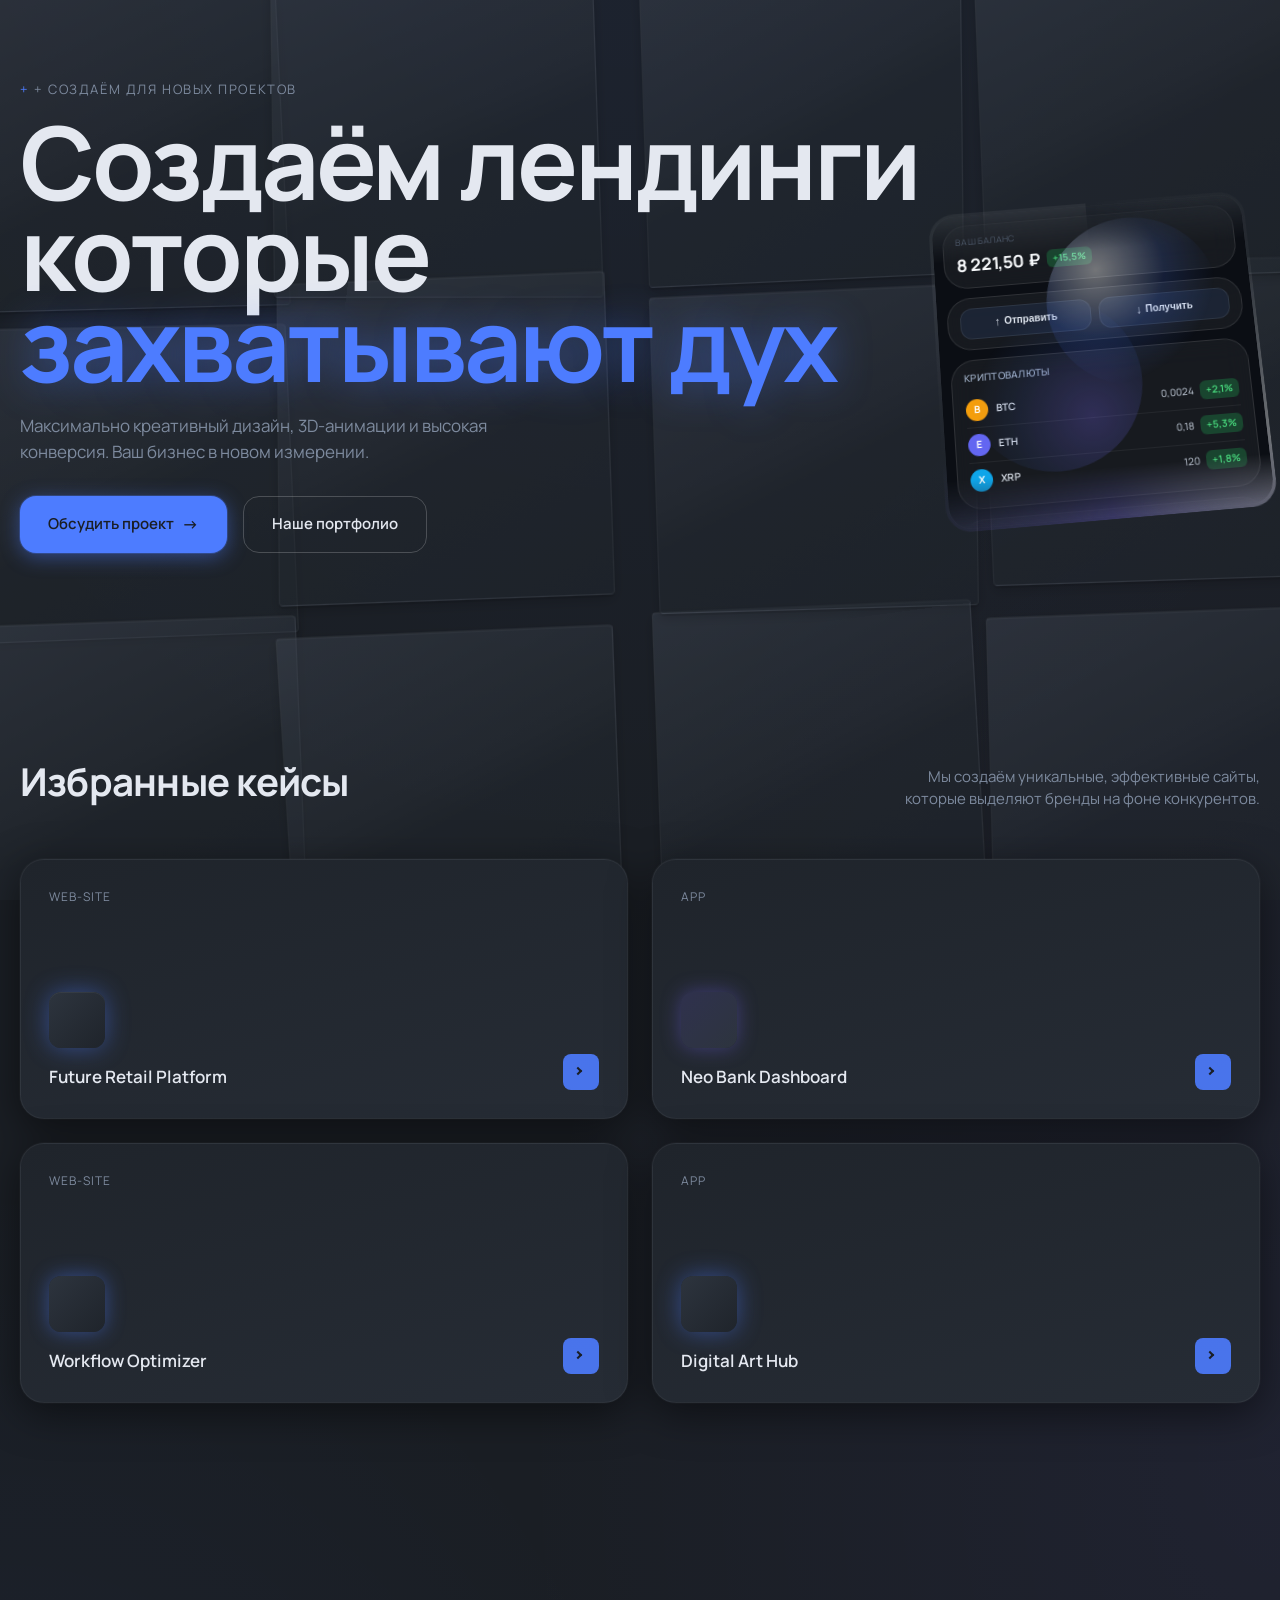
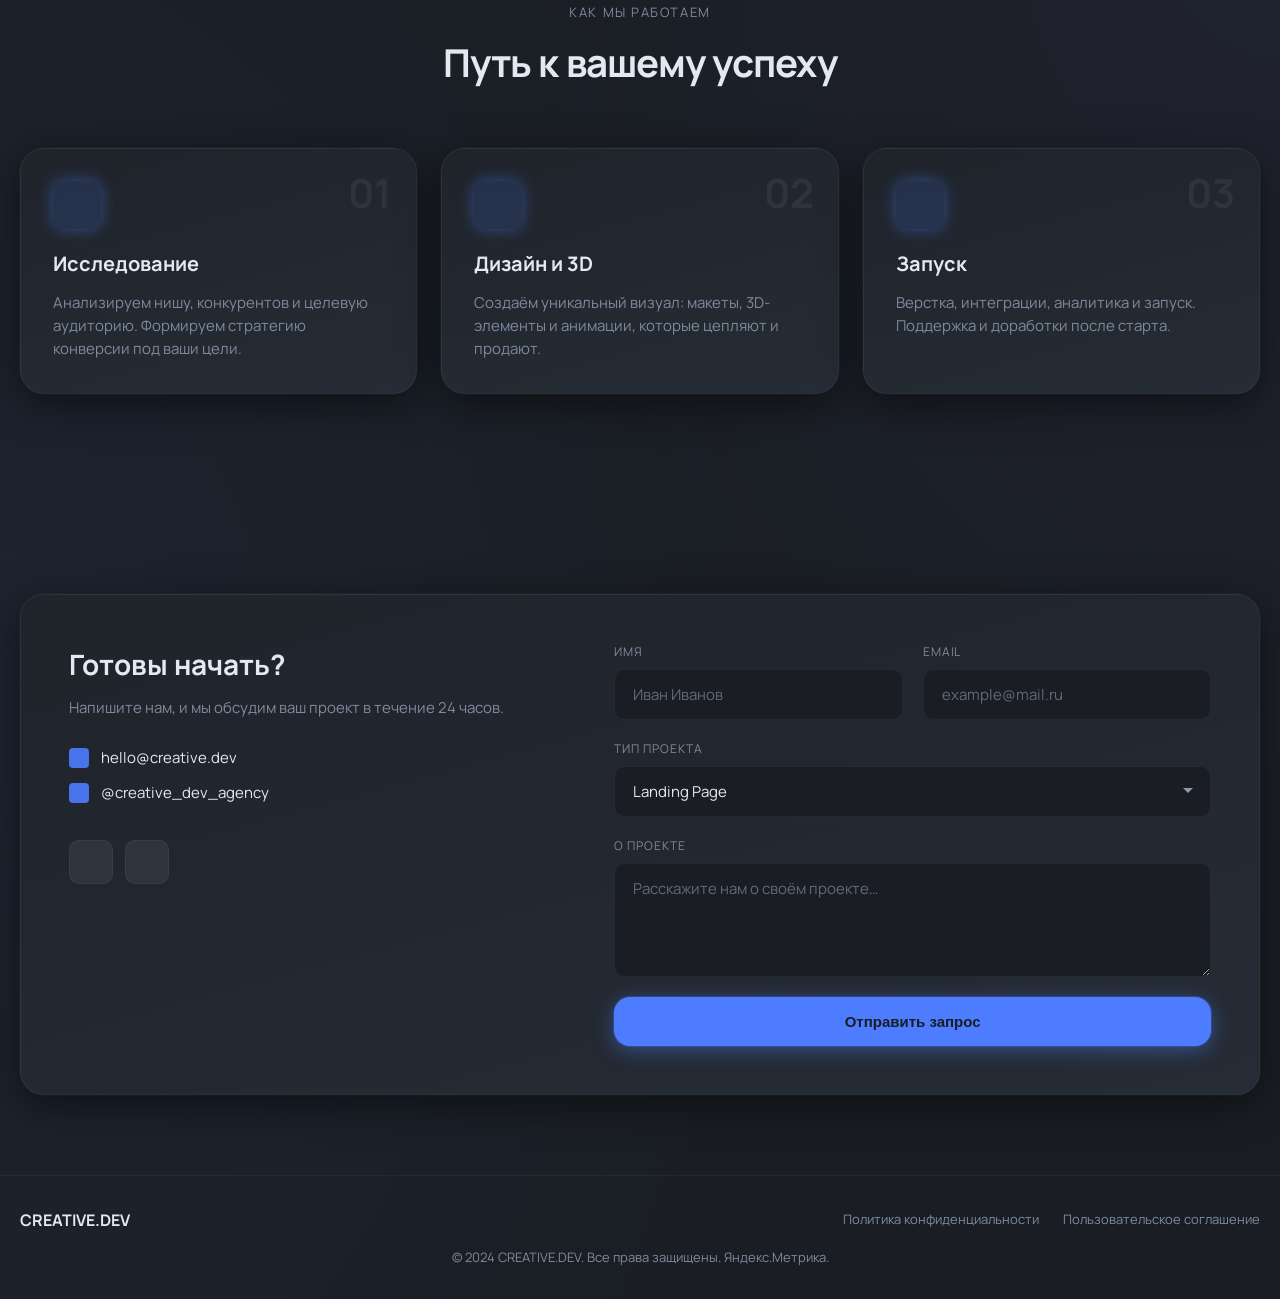
==== index.html @ fd70fe4c "Initial commit: лендинг CREATIVE.DEV с 3D-макетом и крипто-дашбордом Made-with: Cursor" ====
<!DOCTYPE html>
<html lang="ru">
<head>
  <meta charset="UTF-8">
  <meta name="viewport" content="width=device-width, initial-scale=1.0">
  <title>CREATIVE.DEV — Лендинги с 3D и высокой конверсией</title>
  <meta name="description" content="Создаём продающие лендинги с 3D-анимациями. Максимально креативный дизайн и высокая конверсия.">
  <link rel="preconnect" href="https://fonts.googleapis.com">
  <link rel="preconnect" href="https://fonts.gstatic.com" crossorigin>
  <link href="https://fonts.googleapis.com/css2?family=Manrope:wght@400;600;700&display=swap" rel="stylesheet">
  <link rel="stylesheet" href="styles.css">
</head>
<body>
  <div class="bg-3d" aria-hidden="true">
    <div class="bg-3d__scene">
      <div class="bg-3d__tile"></div>
      <div class="bg-3d__tile"></div>
      <div class="bg-3d__tile"></div>
      <div class="bg-3d__tile"></div>
      <div class="bg-3d__tile"></div>
      <div class="bg-3d__tile"></div>
      <div class="bg-3d__tile"></div>
      <div class="bg-3d__tile"></div>
      <div class="bg-3d__tile"></div>
      <div class="bg-3d__tile"></div>
      <div class="bg-3d__tile"></div>
      <div class="bg-3d__tile"></div>
      <div class="bg-3d__tile"></div>
      <div class="bg-3d__tile"></div>
      <div class="bg-3d__tile"></div>
      <div class="bg-3d__tile"></div>
      <div class="bg-3d__tile"></div>
      <div class="bg-3d__tile"></div>
      <div class="bg-3d__tile"></div>
      <div class="bg-3d__tile"></div>
      <div class="bg-3d__tile"></div>
      <div class="bg-3d__tile"></div>
      <div class="bg-3d__tile"></div>
      <div class="bg-3d__tile"></div>
      <div class="bg-3d__tile"></div>
      <div class="bg-3d__tile"></div>
      <div class="bg-3d__tile"></div>
      <div class="bg-3d__tile"></div>
      <div class="bg-3d__tile"></div>
      <div class="bg-3d__tile"></div>
    </div>
  </div>
  <div class="page">
    <main>
      <section class="hero">
        <div class="container hero__inner">
          <div class="hero__content">
            <p class="hero__label">+ Создаём для новых проектов</p>
            <h1 class="hero__title">
              <span class="hero__title-line">Создаём лендинги</span>
              <span class="hero__title-line">которые</span>
              <span class="hero__title-line hero__title-accent">захватывают дух</span>
            </h1>
            <p class="hero__text">
              Максимально креативный дизайн, 3D-анимации и высокая конверсия. Ваш бизнес в новом измерении.
            </p>
            <div class="hero__cta">
              <a href="#contacts" class="btn btn_primary">Обсудить проект <span class="btn__arrow">→</span></a>
              <a href="#works" class="btn btn_secondary">Наше портфолио</a>
            </div>
          </div>
          <div class="hero__visual" aria-hidden="true">
            <div class="hero-mockup-scene">
              <div class="hero-mockup-frame">
                <div class="hero-mockup">
                  <div class="hero-mockup__scroll">
                    <div class="hero-mockup__track">
                      <div class="hero-mockup__content">
                        <div class="dash-card dash-balance">
                          <span class="dash-label">Ваш баланс</span>
                          <div class="dash-balance__row">
                            <span class="dash-balance__sum">8 221,50 ₽</span>
                            <span class="dash-badge dash-badge_green">+15,5%</span>
                          </div>
                        </div>
                        <div class="dash-card dash-actions">
                          <button type="button" class="dash-action-btn"><span class="dash-action-btn__icon" aria-hidden="true">↑</span> Отправить</button>
                          <button type="button" class="dash-action-btn"><span class="dash-action-btn__icon" aria-hidden="true">↓</span> Получить</button>
                        </div>
                        <div class="dash-card dash-assets">
                          <h3 class="dash-assets__title">Криптовалюты</h3>
                          <ul class="dash-assets__list">
                            <li class="dash-asset"><span class="dash-asset__icon dash-asset__icon_btc">B</span><span class="dash-asset__name">BTC</span><span class="dash-asset__right"><span class="dash-asset__val">0,0024</span><span class="dash-badge dash-badge_green">+2,1%</span></span></li>
                            <li class="dash-asset"><span class="dash-asset__icon dash-asset__icon_eth">E</span><span class="dash-asset__name">ETH</span><span class="dash-asset__right"><span class="dash-asset__val">0,18</span><span class="dash-badge dash-badge_green">+5,3%</span></span></li>
                            <li class="dash-asset"><span class="dash-asset__icon dash-asset__icon_xrp">X</span><span class="dash-asset__name">XRP</span><span class="dash-asset__right"><span class="dash-asset__val">120</span><span class="dash-badge dash-badge_green">+1,8%</span></span></li>
                          </ul>
                        </div>
                        <div class="dash-card dash-chart">
                          <span class="dash-label">Статистика</span>
                          <div class="dash-chart__area"></div>
                        </div>
                      </div>
                      <div class="hero-mockup__content" aria-hidden="true">
                        <div class="dash-card dash-balance">
                          <span class="dash-label">Ваш баланс</span>
                          <div class="dash-balance__row">
                            <span class="dash-balance__sum">8 221,50 ₽</span>
                            <span class="dash-badge dash-badge_green">+15,5%</span>
                          </div>
                        </div>
                        <div class="dash-card dash-actions">
                          <button type="button" class="dash-action-btn"><span class="dash-action-btn__icon" aria-hidden="true">↑</span> Отправить</button>
                          <button type="button" class="dash-action-btn"><span class="dash-action-btn__icon" aria-hidden="true">↓</span> Получить</button>
                        </div>
                        <div class="dash-card dash-assets">
                          <h3 class="dash-assets__title">Криптовалюты</h3>
                          <ul class="dash-assets__list">
                            <li class="dash-asset"><span class="dash-asset__icon dash-asset__icon_btc">B</span><span class="dash-asset__name">BTC</span><span class="dash-asset__right"><span class="dash-asset__val">0,0024</span><span class="dash-badge dash-badge_green">+2,1%</span></span></li>
                            <li class="dash-asset"><span class="dash-asset__icon dash-asset__icon_eth">E</span><span class="dash-asset__name">ETH</span><span class="dash-asset__right"><span class="dash-asset__val">0,18</span><span class="dash-badge dash-badge_green">+5,3%</span></span></li>
                            <li class="dash-asset"><span class="dash-asset__icon dash-asset__icon_xrp">X</span><span class="dash-asset__name">XRP</span><span class="dash-asset__right"><span class="dash-asset__val">120</span><span class="dash-badge dash-badge_green">+1,8%</span></span></li>
                          </ul>
                        </div>
                        <div class="dash-card dash-chart">
                          <span class="dash-label">Статистика</span>
                          <div class="dash-chart__area"></div>
                        </div>
                      </div>
                    </div>
                  </div>
                </div>
              </div>
            </div>
          </div>
        </div>
      </section>

      <section class="cases" id="works">
        <div class="container">
          <div class="cases__head">
            <h2 class="section-title cases__title">Избранные кейсы</h2>
            <p class="cases__desc">Мы создаём уникальные, эффективные сайты, которые выделяют бренды на фоне конкурентов.</p>
          </div>
          <div class="cases__grid">
            <a href="#" class="case-card">
              <span class="case-card__type">Web-site</span>
              <div class="case-card__icon case-card__icon_cart"></div>
              <span class="case-card__name">Future Retail Platform</span>
              <span class="case-card__arrow"></span>
            </a>
            <a href="#" class="case-card">
              <span class="case-card__type">App</span>
              <div class="case-card__icon case-card__icon_dashboard"></div>
              <span class="case-card__name">Neo Bank Dashboard</span>
              <span class="case-card__arrow"></span>
            </a>
            <a href="#" class="case-card">
              <span class="case-card__type">Web-site</span>
              <div class="case-card__icon case-card__icon_workflow"></div>
              <span class="case-card__name">Workflow Optimizer</span>
              <span class="case-card__arrow"></span>
            </a>
            <a href="#" class="case-card">
              <span class="case-card__type">App</span>
              <div class="case-card__icon case-card__icon_nft"></div>
              <span class="case-card__name">Digital Art Hub</span>
              <span class="case-card__arrow"></span>
            </a>
          </div>
        </div>
      </section>

      <section class="process" id="process">
        <div class="container">
          <p class="process__label">Как мы работаем</p>
          <h2 class="section-title process__title">Путь к вашему успеху</h2>
          <div class="process__grid">
            <article class="process-card">
              <span class="process-card__num">01</span>
              <div class="process-card__icon process-card__icon_bulb"></div>
              <h3 class="process-card__title">Исследование</h3>
              <p class="process-card__text">Анализируем нишу, конкурентов и целевую аудиторию. Формируем стратегию конверсии под ваши цели.</p>
            </article>
            <article class="process-card">
              <span class="process-card__num">02</span>
              <div class="process-card__icon process-card__icon_design"></div>
              <h3 class="process-card__title">Дизайн и 3D</h3>
              <p class="process-card__text">Создаём уникальный визуал: макеты, 3D-элементы и анимации, которые цепляют и продают.</p>
            </article>
            <article class="process-card">
              <span class="process-card__num">03</span>
              <div class="process-card__icon process-card__icon_rocket"></div>
              <h3 class="process-card__title">Запуск</h3>
              <p class="process-card__text">Верстка, интеграции, аналитика и запуск. Поддержка и доработки после старта.</p>
            </article>
          </div>
        </div>
      </section>

      <section class="contact" id="contacts">
        <div class="container">
          <div class="contact__box">
            <div class="contact__info">
              <h2 class="contact__title">Готовы начать?</h2>
              <p class="contact__text">Напишите нам, и мы обсудим ваш проект в течение 24 часов.</p>
              <ul class="contact__list">
                <li><a href="mailto:hello@creative.dev" class="contact__link"><span class="contact__icon contact__icon_mail"></span> hello@creative.dev</a></li>
                <li><a href="https://t.me/creative_dev_agency" class="contact__link" target="_blank" rel="noopener"><span class="contact__icon contact__icon_telegram"></span> @creative_dev_agency</a></li>
              </ul>
              <div class="contact__social">
                <a href="#" class="contact__social-btn" aria-label="Поделиться"></a>
                <a href="#" class="contact__social-btn" aria-label="Ссылка"></a>
              </div>
            </div>
            <form class="contact__form" action="#" method="post">
              <div class="contact__row">
                <label class="contact__field">
                  <span class="contact__field-label">Имя</span>
                  <input type="text" name="name" placeholder="Иван Иванов" class="contact__input">
                </label>
                <label class="contact__field">
                  <span class="contact__field-label">Email</span>
                  <input type="email" name="email" placeholder="example@mail.ru" class="contact__input">
                </label>
              </div>
              <label class="contact__field">
                <span class="contact__field-label">Тип проекта</span>
                <select name="project_type" class="contact__input contact__select">
                  <option value="landing">Landing Page</option>
                  <option value="site">Сайт-визитка</option>
                  <option value="shop">Интернет-магазин</option>
                  <option value="other">Другое</option>
                </select>
              </label>
              <label class="contact__field">
                <span class="contact__field-label">О проекте</span>
                <textarea name="message" placeholder="Расскажите нам о своём проекте…" class="contact__input contact__textarea" rows="4"></textarea>
              </label>
              <button type="submit" class="btn btn_primary btn_full">Отправить запрос</button>
            </form>
          </div>
        </div>
      </section>
    </main>

    <footer class="footer">
      <div class="container footer__inner">
        <a href="/" class="footer__logo">CREATIVE.DEV</a>
        <p class="footer__copy">© 2024 CREATIVE.DEV. Все права защищены. Яндекс.Метрика.</p>
        <div class="footer__legal">
          <a href="/privacy/">Политика конфиденциальности</a>
          <a href="/terms/">Пользовательское соглашение</a>
        </div>
      </div>
    </footer>
  </div>
  <script src="script.js"></script>
</body>
</html>
---- styles.css ----
/* ===== Variables: тёмный фон (на 5 тонов светлее) + неоново-синие и фиолетово-синие акценты ===== */
:root {
  --bg-dark: #1a1e24;
  --bg-card: #1f242b;
  --bg-card-hover: #252b33;
  --surface: #262c35;
  --surface-light: #2d343e;
  --text: #e4e8f0;
  --text-muted: #7d8a9e;
  --accent: #4d7cff;
  --accent-bright: #6b94ff;
  --accent-violet: #7c6bff;
  --accent-glow: rgba(77, 124, 255, 0.45);
  --accent-glow-violet: rgba(124, 107, 255, 0.35);
  --border: rgba(255, 255, 255, 0.05);
  --shadow-card: 0 10px 40px rgba(0, 0, 0, 0.5), 0 0 0 1px rgba(255, 255, 255, 0.03);
  --shadow-card-hover: 0 20px 50px rgba(0, 0, 0, 0.5), 0 0 35px var(--accent-glow), 0 0 0 1px rgba(77, 124, 255, 0.15);
  --shadow-glow: 0 0 40px var(--accent-glow), 0 0 80px rgba(77, 124, 255, 0.2);
  --radius: 16px;
  --radius-lg: 24px;
  --transition: 0.25s ease;
}

/* ===== Reset & Base ===== */
*,
*::before,
*::after {
  box-sizing: border-box;
}

html {
  scroll-behavior: smooth;
}

body {
  margin: 0;
  font-family: "Manrope", "Onest", -apple-system, BlinkMacSystemFont, sans-serif;
  font-size: 16px;
  line-height: 1.5;
  color: var(--text);
  background: var(--bg-dark);
  background-image:
    radial-gradient(ellipse 80% 50% at 50% -20%, rgba(77, 124, 255, 0.08), transparent),
    radial-gradient(ellipse 60% 40% at 100% 50%, rgba(124, 107, 255, 0.06), transparent),
    radial-gradient(ellipse 60% 40% at 0% 80%, rgba(77, 124, 255, 0.06), transparent);
  min-height: 100vh;
}

a {
  color: inherit;
  text-decoration: none;
}

img {
  max-width: 100%;
  height: auto;
}

/* ===== Layout container: 1440px, центрирование, отступы 20px ===== */
.container {
  max-width: 1440px;
  margin: 0 auto;
  padding: 0 20px;
}

.page {
  position: relative;
  z-index: 1;
  min-height: 100vh;
  display: flex;
  flex-direction: column;
}

/* ===== Фон: объёмная 3D-плитка (хаотичная, на разных уровнях, ненавязчиво) ===== */
.bg-3d {
  position: fixed;
  inset: 0;
  z-index: 0;
  overflow: hidden;
  pointer-events: none;
}

.bg-3d__scene {
  position: absolute;
  inset: -20%;
  perspective: 1200px;
  transform-style: preserve-3d;
  display: grid;
  grid-template-columns: repeat(6, 1fr);
  grid-template-rows: repeat(5, 1fr);
  gap: 4px;
  place-content: center;
  transform: rotateX(8deg) rotateZ(-2deg) scale(1.15);
}

.bg-3d__tile {
  width: 100%;
  aspect-ratio: 1;
  max-width: 280px;
  background: linear-gradient(155deg, #3a414d 0%, #2a3038 45%, #22282f 55%, #1e242b 100%);
  border-radius: 4px;
  border: 1px solid rgba(255, 255, 255, 0.08);
  box-shadow:
    inset 0 1px 0 rgba(255, 255, 255, 0.06),
    0 2px 0 rgba(0, 0, 0, 0.2),
    0 4px 12px rgba(0, 0, 0, 0.35);
  transform-style: preserve-3d;
  opacity: 0.5;
  backface-visibility: hidden;
}

/* Хаотичные смещения: по глубине, наклону и по плоскости (не полосами) */
.bg-3d__tile:nth-child(1)  { transform: translate(8px, -6px) translateZ(-40px) rotateX(4deg) rotateY(-3deg); }
.bg-3d__tile:nth-child(2)  { transform: translate(-10px, 4px) translateZ(20px) rotateX(-2deg) rotateY(5deg); }
.bg-3d__tile:nth-child(3)  { transform: translate(5px, 12px) translateZ(-15px) rotateX(6deg) rotateY(2deg); }
.bg-3d__tile:nth-child(4)  { transform: translate(-7px, -8px) translateZ(35px) rotateX(-4deg) rotateY(-6deg); }
.bg-3d__tile:nth-child(5)  { transform: translate(14px, 3px) translateZ(-25px) rotateX(2deg) rotateY(4deg); }
.bg-3d__tile:nth-child(6)  { transform: translate(-4px, -11px) translateZ(10px) rotateX(-5deg) rotateY(-2deg); }
.bg-3d__tile:nth-child(7)  { transform: translate(-12px, 7px) translateZ(30px) rotateX(3deg) rotateY(-4deg); }
.bg-3d__tile:nth-child(8)  { transform: translate(6px, -5px) translateZ(-35px) rotateX(-3deg) rotateY(3deg); }
.bg-3d__tile:nth-child(9)  { transform: translate(-9px, 9px) translateZ(5px) rotateX(5deg) rotateY(6deg); }
.bg-3d__tile:nth-child(10) { transform: translate(11px, -7px) translateZ(-20px) rotateX(-6deg) rotateY(-5deg); }
.bg-3d__tile:nth-child(11) { transform: translate(-3px, 14px) translateZ(25px) rotateX(1deg) rotateY(1deg); }
.bg-3d__tile:nth-child(12) { transform: translate(7px, 2px) translateZ(-10px) rotateX(-1deg) rotateY(4deg); }
.bg-3d__tile:nth-child(13) { transform: translate(-14px, -4px) translateZ(15px) rotateX(4deg) rotateY(-3deg); }
.bg-3d__tile:nth-child(14) { transform: translate(4px, 10px) translateZ(-30px) rotateX(-2deg) rotateY(5deg); }
.bg-3d__tile:nth-child(15) { transform: translate(-8px, -12px) translateZ(40px) rotateX(6deg) rotateY(-1deg); }
.bg-3d__tile:nth-child(16) { transform: translate(10px, 6px) translateZ(-5px) rotateX(-5deg) rotateY(-4deg); }
.bg-3d__tile:nth-child(17) { transform: translate(-6px, -9px) translateZ(18px) rotateX(2deg) rotateY(3deg); }
.bg-3d__tile:nth-child(18) { transform: translate(12px, 5px) translateZ(-28px) rotateX(-4deg) rotateY(2deg); }
.bg-3d__tile:nth-child(19) { transform: translate(-5px, 11px) translateZ(12px) rotateX(3deg) rotateY(-6deg); }
.bg-3d__tile:nth-child(20) { transform: translate(9px, -10px) translateZ(-22px) rotateX(-1deg) rotateY(-2deg); }
.bg-3d__tile:nth-child(21) { transform: translate(-11px, 8px) translateZ(32px) rotateX(-6deg) rotateY(4deg); }
.bg-3d__tile:nth-child(22) { transform: translate(3px, -3px) translateZ(-8px) rotateX(5deg) rotateY(-5deg); }
.bg-3d__tile:nth-child(23) { transform: translate(-13px, 13px) translateZ(22px) rotateX(-2deg) rotateY(1deg); }
.bg-3d__tile:nth-child(24) { transform: translate(2px, -14px) translateZ(-18px) rotateX(1deg) rotateY(6deg); }
.bg-3d__tile:nth-child(25) { transform: translate(13px, 1px) translateZ(8px) rotateX(-3deg) rotateY(-3deg); }
.bg-3d__tile:nth-child(26) { transform: translate(-2px, 8px) translateZ(-32px) rotateX(4deg) rotateY(2deg); }
.bg-3d__tile:nth-child(27) { transform: translate(6px, -2px) translateZ(14px) rotateX(6deg) rotateY(-4deg); }
.bg-3d__tile:nth-child(28) { transform: translate(-10px, 6px) translateZ(-12px) rotateX(-5deg) rotateY(5deg); }
.bg-3d__tile:nth-child(29) { transform: translate(1px, -8px) translateZ(28px) rotateX(2deg) rotateY(-2deg); }
.bg-3d__tile:nth-child(30) { transform: translate(-7px, -1px) translateZ(-38px) rotateX(-6deg) rotateY(3deg); }

@media (max-width: 768px) {
  .bg-3d__scene {
    gap: 4px;
    transform: rotateX(6deg) rotateZ(0deg) scale(1.2);
  }
  .bg-3d__tile {
    max-width: 180px;
    opacity: 0.3;
  }
}

/* ===== Hero ===== */
.hero {
  padding: 80px 0 100px;
}

.hero__inner {
  display: grid;
  grid-template-columns: 1fr 1fr;
  gap: 60px;
  align-items: center;
}

.hero__label {
  font-size: 0.8125rem;
  text-transform: uppercase;
  letter-spacing: 0.12em;
  color: var(--text-muted);
  margin: 0 0 16px;
}

.hero__label::before {
  content: "+ ";
  color: var(--accent);
}

.hero__title {
  font-size: calc(clamp(2.25rem, 4vw, 3.25rem) - 1px);
  font-weight: 700;
  line-height: 0.95;
  letter-spacing: -0.03em;
  margin: 0 0 24px;
}

.hero__title-line {
  display: block;
  white-space: nowrap;
}

@media (min-width: 1024px) {
  .hero__title {
    font-size: calc(clamp(4rem, 8vw, 6.5rem) - 1px);
    line-height: 0.9;
  }
}

.hero__title-accent {
  color: var(--accent);
  text-shadow: 0 0 40px var(--accent-glow);
}

.hero__text {
  font-size: 1.0625rem;
  color: var(--text-muted);
  max-width: 480px;
  margin: 0 0 32px;
}

.hero__cta {
  display: flex;
  flex-wrap: wrap;
  gap: 16px;
}

/* Кнопки: объём + неоновое свечение при hover */
.btn {
  display: inline-flex;
  align-items: center;
  gap: 8px;
  padding: 16px 28px;
  font-size: 0.9375rem;
  font-weight: 600;
  border-radius: var(--radius);
  border: none;
  cursor: pointer;
  transition: transform var(--transition), box-shadow var(--transition), border-color var(--transition);
}

.btn_primary {
  background: var(--accent);
  color: var(--bg-dark);
  box-shadow: 0 4px 20px var(--accent-glow), 0 0 0 1px rgba(77, 124, 255, 0.25);
}

.btn_primary:hover {
  transform: translateY(-2px);
  box-shadow: var(--shadow-glow), 0 0 0 1px var(--accent);
}

.btn_secondary {
  background: transparent;
  color: var(--text);
  border: 1px solid rgba(255, 255, 255, 0.2);
}

.btn_secondary:hover {
  border-color: var(--accent);
  box-shadow: 0 0 20px var(--accent-glow);
}

.btn_full {
  width: 100%;
  justify-content: center;
}

.btn__arrow {
  font-size: 1.1em;
}

/* ===== Hero: премиальная 3D-композиция (изометрия, стекло, блики, HD-скролл) ===== */
.hero__visual {
  position: relative;
  width: 100%;
  max-width: 480px;
  aspect-ratio: 1;
  min-height: 320px;
  justify-self: end;
  transform: translate(-40px, 40px);
  -webkit-font-smoothing: antialiased;
  -moz-osx-font-smoothing: grayscale;
  transform-style: preserve-3d;
  backface-visibility: hidden;
}

/* 3D-сцена: резкость, без «мыла» */
.hero-mockup-scene {
  position: absolute;
  inset: 0;
  width: 100%;
  height: 100%;
  perspective: 1200px;
  transform-style: preserve-3d;
  backface-visibility: hidden;
}

/* Изометрическая проекция + рамка с бегущим светом */
.hero-mockup-frame {
  position: absolute;
  inset: 0;
  width: 100%;
  height: 100%;
  padding: 1px;
  border-radius: var(--radius-lg);
  overflow: visible;
  transform-style: preserve-3d;
  backface-visibility: hidden;
  transform: rotateX(12deg) rotateZ(-5deg);
  will-change: transform;
}

/* Градиент по контуру: свет скользит по грани (анимация) */
.hero-mockup-frame::before {
  content: "";
  position: absolute;
  inset: -2px;
  border-radius: calc(var(--radius-lg) + 2px);
  background: conic-gradient(
    from 0deg at 50% 50%,
    transparent 0deg,
    rgba(255, 255, 255, 0.03) 60deg,
    rgba(255, 255, 255, 0.35) 120deg,
    rgba(124, 107, 255, 0.25) 180deg,
    transparent 240deg,
    rgba(255, 255, 255, 0.05) 300deg
  );
  animation: hero-mockup-border-run 6s linear infinite;
  z-index: 0;
}

/* Стекло: глассморфизм + fade по краям (плавное появление/исчезновение контента) */
.hero-mockup {
  position: absolute;
  inset: 1px;
  z-index: 1;
  width: auto;
  height: auto;
  border-radius: calc(var(--radius-lg) - 1px);
  background: rgba(28, 34, 44, 0.65);
  backdrop-filter: blur(20px);
  -webkit-backdrop-filter: blur(20px);
  overflow: hidden;
  transform-style: preserve-3d;
  backface-visibility: hidden;
  -webkit-mask-image: linear-gradient(to bottom, transparent 0%, black 15%, black 85%, transparent 100%);
  mask-image: linear-gradient(to bottom, transparent 0%, black 15%, black 85%, transparent 100%);
  -webkit-mask-size: 100% 100%;
  mask-size: 100% 100%;
  -webkit-mask-position: 0 0;
  mask-position: 0 0;
}

/* Динамические блики (вспышки) — псевдоэлементы */
.hero-mockup::before,
.hero-mockup::after {
  content: "";
  position: absolute;
  width: 55%;
  height: 55%;
  border-radius: 50%;
  pointer-events: none;
  z-index: 2;
  will-change: opacity;
}
.hero-mockup::before {
  top: 5%;
  right: 10%;
  background: radial-gradient(
    circle at 30% 30%,
    rgba(255, 255, 255, 0.4) 0%,
    rgba(77, 124, 255, 0.15) 40%,
    transparent 70%
  );
  animation: hero-mockup-flare 5s ease-in-out infinite;
}
.hero-mockup::after {
  bottom: 15%;
  left: 8%;
  background: radial-gradient(
    circle at 70% 70%,
    rgba(124, 107, 255, 0.25) 0%,
    rgba(77, 124, 255, 0.08) 45%,
    transparent 70%
  );
  animation: hero-mockup-flare 4.5s ease-in-out infinite 2.2s;
}

@keyframes hero-mockup-border-run {
  to { transform: rotate(360deg); }
}

@keyframes hero-mockup-flare {
  0%, 45%, 100% { opacity: 0; }
  50%, 55% { opacity: 1; }
}

/* Окно скролла */
.hero-mockup__scroll {
  position: absolute;
  inset: 0;
  overflow: hidden;
  border-radius: inherit;
}

/* Бесконечная лента (только transform для 60 FPS, GPU-слой) */
.hero-mockup__track {
  display: flex;
  flex-direction: column;
  height: 200%;
  transform: translateZ(0);
  animation: hero-mockup-scroll 18s linear infinite;
  will-change: transform;
}

.hero-mockup__content {
  height: 50%;
  min-height: 0;
}

@media (prefers-reduced-motion: reduce) {
  .hero-mockup__track { animation: none; }
}

/* Бесшовная петля: сдвиг на 100% одного блока, затем мгновенный сброс на 0 */
@keyframes hero-mockup-scroll {
  0% { transform: translateY(0) translateZ(0); }
  99% { transform: translateY(-50%) translateZ(0); }
  100% { transform: translateY(0) translateZ(0); }
}

/* Контент мокапа: крипто-дашборд (ФЗ-168: весь текст на русском) */
.hero-mockup__content {
  display: flex;
  flex-direction: column;
  gap: 10px;
  padding: 10px;
  flex-shrink: 0;
  box-sizing: border-box;
  background: #0b0e14;
  min-height: 100%;
  height: 50%;
}

/* Плашки: глассморфизм */
.dash-card {
  padding: 10px 12px;
  border-radius: 24px;
  background: rgba(255, 255, 255, 0.05);
  backdrop-filter: blur(12px);
  -webkit-backdrop-filter: blur(12px);
  border: 1px solid rgba(255, 255, 255, 0.1);
  flex-shrink: 0;
}

.dash-label {
  display: block;
  font-size: 9px;
  color: #64748b;
  margin-bottom: 4px;
  text-transform: uppercase;
  letter-spacing: 0.04em;
}

/* Блок 1: Главный баланс */
.dash-balance__row {
  display: flex;
  align-items: center;
  gap: 8px;
  flex-wrap: wrap;
}
.dash-balance__sum {
  font-size: 18px;
  font-weight: 700;
  color: #f8fafc;
  letter-spacing: -0.02em;
}
.dash-badge {
  font-size: 10px;
  font-weight: 600;
  padding: 2px 6px;
  border-radius: 6px;
}
.dash-badge_green {
  background: rgba(34, 197, 94, 0.25);
  color: #4ade80;
}

/* Блок 2: Кнопки действий */
.dash-actions {
  display: flex;
  gap: 8px;
}
.dash-action-btn {
  flex: 1;
  display: inline-flex;
  align-items: center;
  justify-content: center;
  gap: 4px;
  padding: 8px 10px;
  font-size: 10px;
  font-weight: 600;
  color: #e2e8f0;
  background: rgba(30, 41, 59, 0.8);
  border: 1px solid rgba(255, 255, 255, 0.08);
  border-radius: 12px;
  cursor: default;
}
.dash-action-btn__icon {
  font-size: 12px;
  opacity: 0.9;
}

/* Блок 3: Список активов */
.dash-assets__title {
  font-size: 10px;
  font-weight: 600;
  color: #94a3b8;
  margin: 0 0 8px;
  text-transform: uppercase;
  letter-spacing: 0.03em;
}
.dash-assets__list {
  list-style: none;
  padding: 0;
  margin: 0;
}
.dash-asset {
  display: flex;
  align-items: center;
  gap: 8px;
  padding: 6px 0;
  border-bottom: 1px solid rgba(255, 255, 255, 0.06);
  font-size: 10px;
}
.dash-asset:last-child { border-bottom: none; }
.dash-asset__icon {
  width: 22px;
  height: 22px;
  border-radius: 50%;
  display: inline-flex;
  align-items: center;
  justify-content: center;
  font-size: 10px;
  font-weight: 700;
  color: #fff;
  flex-shrink: 0;
}
.dash-asset__icon_btc { background: #f59e0b; }
.dash-asset__icon_eth { background: #6366f1; }
.dash-asset__icon_xrp { background: #0ea5e9; }
.dash-asset__name { color: #e2e8f0; font-weight: 600; min-width: 36px; }
.dash-asset__right {
  margin-left: auto;
  display: flex;
  align-items: center;
  gap: 6px;
}
.dash-asset__val { color: #cbd5e1; }

/* Блок 4: График */
.dash-chart__area {
  height: 48px;
  border-radius: 12px;
  background: linear-gradient(180deg, rgba(77, 124, 255, 0.25) 0%, rgba(77, 124, 255, 0.02) 100%);
  margin-top: 4px;
}

/* ===== Section title ===== */
.section-title {
  font-size: clamp(1.75rem, 3vw, 2.5rem);
  font-weight: 700;
  letter-spacing: -0.02em;
  margin: 0;
}

/* ===== Cases: объёмные карточки с неоном ===== */
.cases {
  padding: 100px 0;
}

.cases__head {
  display: flex;
  justify-content: space-between;
  align-items: flex-end;
  gap: 24px;
  margin-bottom: 48px;
  flex-wrap: wrap;
}

.cases__title {
  margin: 0;
}

.cases__desc {
  max-width: 380px;
  font-size: 0.9375rem;
  color: var(--text-muted);
  margin: 0;
  text-align: right;
}

.cases__grid {
  display: grid;
  grid-template-columns: repeat(2, 1fr);
  gap: 24px;
}

/* Карточка кейса: объёмная плашка, тень, свечение при hover */
.case-card {
  position: relative;
  display: flex;
  flex-direction: column;
  padding: 28px;
  border-radius: var(--radius-lg);
  background: linear-gradient(165deg, var(--bg-card) 0%, var(--surface) 100%);
  box-shadow: var(--shadow-card);
  border: 1px solid var(--border);
  transition: transform var(--transition), box-shadow var(--transition), border-color var(--transition);
  min-height: 260px;
}

.case-card:hover {
  transform: translateY(-4px);
  box-shadow: var(--shadow-card-hover);
  border-color: rgba(77, 124, 255, 0.2);
}

.case-card__type {
  font-size: 0.75rem;
  text-transform: uppercase;
  letter-spacing: 0.08em;
  color: var(--text-muted);
  margin-bottom: 16px;
}

.case-card__icon {
  width: 56px;
  height: 56px;
  margin: auto 0 16px;
  border-radius: 12px;
  background: var(--surface-light);
  box-shadow: 0 0 20px var(--accent-glow);
}

.case-card__icon_cart {
  background: linear-gradient(135deg, var(--surface-light), var(--bg-card));
  box-shadow: 0 0 25px var(--accent-glow), inset 0 1px 0 rgba(255, 255, 255, 0.05);
}

.case-card__icon_dashboard {
  background: linear-gradient(135deg, rgba(124, 107, 255, 0.15), var(--surface-light));
  box-shadow: 0 0 20px var(--accent-glow-violet);
}

.case-card__icon_workflow {
  background: linear-gradient(135deg, var(--surface-light), var(--bg-card));
  box-shadow: 0 0 20px var(--accent-glow);
}

.case-card__icon_nft {
  background: linear-gradient(135deg, var(--surface-light), var(--bg-card));
  box-shadow: 0 0 25px var(--accent-glow);
}

.case-card__name {
  font-weight: 600;
  font-size: 1.0625rem;
}

.case-card__arrow {
  position: absolute;
  bottom: 28px;
  right: 28px;
  width: 36px;
  height: 36px;
  border-radius: 8px;
  background: var(--accent);
  opacity: 0.9;
}

.case-card__arrow::after {
  content: "";
  position: absolute;
  top: 50%;
  left: 50%;
  width: 6px;
  height: 6px;
  margin: -4px 0 0 -6px;
  border-right: 2px solid var(--bg-dark);
  border-top: 2px solid var(--bg-dark);
  transform: rotate(45deg);
}

/* ===== Process ===== */
.process {
  padding: 100px 0;
}

.process__label {
  font-size: 0.8125rem;
  text-transform: uppercase;
  letter-spacing: 0.12em;
  color: var(--text-muted);
  text-align: center;
  margin: 0 0 12px;
}

.process__title {
  text-align: center;
  margin: 0 0 56px;
}

.process__grid {
  display: grid;
  grid-template-columns: repeat(3, 1fr);
  gap: 24px;
}

.process-card {
  position: relative;
  padding: 32px;
  border-radius: var(--radius-lg);
  background: linear-gradient(165deg, var(--bg-card) 0%, var(--surface) 100%);
  box-shadow: var(--shadow-card);
  border: 1px solid var(--border);
  transition: transform var(--transition), box-shadow var(--transition);
}

.process-card:hover {
  transform: translateY(-2px);
  box-shadow: 0 15px 45px rgba(0, 0, 0, 0.35), 0 0 20px rgba(77, 124, 255, 0.15);
}

.process-card__num {
  position: absolute;
  top: 24px;
  right: 24px;
  font-size: 2.5rem;
  font-weight: 700;
  color: rgba(255, 255, 255, 0.06);
  line-height: 1;
}

.process-card__icon {
  width: 48px;
  height: 48px;
  margin-bottom: 20px;
  border-radius: 12px;
  background: rgba(77, 124, 255, 0.15);
}

.process-card__icon_bulb,
.process-card__icon_design,
.process-card__icon_rocket {
  box-shadow: 0 0 15px var(--accent-glow);
}

.process-card__title {
  font-size: 1.25rem;
  font-weight: 700;
  margin: 0 0 12px;
}

.process-card__text {
  font-size: 0.9375rem;
  color: var(--text-muted);
  margin: 0;
  line-height: 1.55;
}

/* ===== Contact: объёмный блок формы ===== */
.contact {
  padding: 100px 0 80px;
}

.contact__box {
  display: grid;
  grid-template-columns: 1fr 1.2fr;
  gap: 48px;
  padding: 48px;
  border-radius: var(--radius-lg);
  background: linear-gradient(165deg, var(--bg-card) 0%, var(--surface) 100%);
  box-shadow: var(--shadow-card);
  border: 1px solid var(--border);
}

.contact__title {
  font-size: 1.75rem;
  font-weight: 700;
  margin: 0 0 12px;
}

.contact__text {
  font-size: 0.9375rem;
  color: var(--text-muted);
  margin: 0 0 28px;
}

.contact__list {
  list-style: none;
  padding: 0;
  margin: 0 0 24px;
}

.contact__link {
  display: inline-flex;
  align-items: center;
  gap: 12px;
  font-size: 0.9375rem;
  color: var(--text);
  margin-bottom: 12px;
  transition: color var(--transition);
}

.contact__link:hover {
  color: var(--accent);
}

.contact__icon {
  width: 20px;
  height: 20px;
  background: var(--accent);
  border-radius: 4px;
  opacity: 0.9;
}

.contact__social {
  display: flex;
  gap: 12px;
}

.contact__social-btn {
  width: 44px;
  height: 44px;
  border-radius: 10px;
  background: var(--surface-light);
  border: 1px solid var(--border);
  transition: border-color var(--transition), box-shadow var(--transition);
}

.contact__social-btn:hover {
  border-color: var(--accent);
  box-shadow: 0 0 15px var(--accent-glow);
}

/* Form */
.contact__form {
  display: flex;
  flex-direction: column;
  gap: 20px;
}

.contact__row {
  display: grid;
  grid-template-columns: 1fr 1fr;
  gap: 20px;
}

.contact__field {
  display: flex;
  flex-direction: column;
  gap: 8px;
}

.contact__field-label {
  font-size: 0.75rem;
  text-transform: uppercase;
  letter-spacing: 0.08em;
  color: var(--text-muted);
}

.contact__input {
  padding: 14px 18px;
  font-size: 0.9375rem;
  font-family: inherit;
  color: var(--text);
  background: var(--bg-dark);
  border: 1px solid var(--border);
  border-radius: 10px;
  transition: border-color var(--transition), box-shadow var(--transition);
}

.contact__input::placeholder {
  color: var(--text-muted);
  opacity: 0.7;
}

.contact__input:focus {
  outline: none;
  border-color: var(--accent);
  box-shadow: 0 0 0 3px rgba(77, 124, 255, 0.2);
}

.contact__select {
  cursor: pointer;
  appearance: none;
  background-image: url("data:image/svg+xml,%3Csvg xmlns='http://www.w3.org/2000/svg' width='12' height='12' viewBox='0 0 12 12'%3E%3Cpath fill='%238b9aa8' d='M6 8L1 3h10z'/%3E%3C/svg%3E");
  background-repeat: no-repeat;
  background-position: right 16px center;
  padding-right: 40px;
}

.contact__textarea {
  min-height: 100px;
  resize: vertical;
}

/* ===== Footer ===== */
.footer {
  padding: 32px 0;
  border-top: 1px solid var(--border);
  margin-top: auto;
}

.footer__inner {
  display: flex;
  flex-wrap: wrap;
  align-items: center;
  justify-content: space-between;
  gap: 16px;
}

.footer__logo {
  font-weight: 700;
  font-size: 1rem;
  color: var(--text);
}

.footer__copy {
  font-size: 0.8125rem;
  color: var(--text-muted);
  margin: 0;
  order: 3;
  width: 100%;
  text-align: center;
}

.footer__legal {
  display: flex;
  gap: 24px;
}

.footer__legal a {
  font-size: 0.8125rem;
  color: var(--text-muted);
  transition: color var(--transition);
}

.footer__legal a:hover {
  color: var(--text);
}

/* ===== Responsive ===== */
@media (max-width: 1024px) {
  .hero__inner {
    grid-template-columns: 1fr;
    text-align: center;
  }

  .hero__text {
    margin-left: auto;
    margin-right: auto;
  }

  .hero__cta {
    justify-content: center;
  }

  .hero__visual {
    max-width: 400px;
    justify-self: center;
  }

  .cases__head {
    flex-direction: column;
    align-items: flex-start;
  }

  .cases__desc {
    text-align: left;
  }

  .process__grid {
    grid-template-columns: 1fr;
  }

  .contact__box {
    grid-template-columns: 1fr;
  }
}

@media (max-width: 768px) {
  .hero {
    padding: 48px 0 64px;
  }

  .cases__grid {
    grid-template-columns: 1fr;
  }

  .contact__row {
    grid-template-columns: 1fr;
  }

  .contact__box {
    padding: 28px 20px;
  }

  .footer__inner {
    flex-direction: column;
    text-align: center;
  }

  .footer__copy {
    order: 0;
  }
}
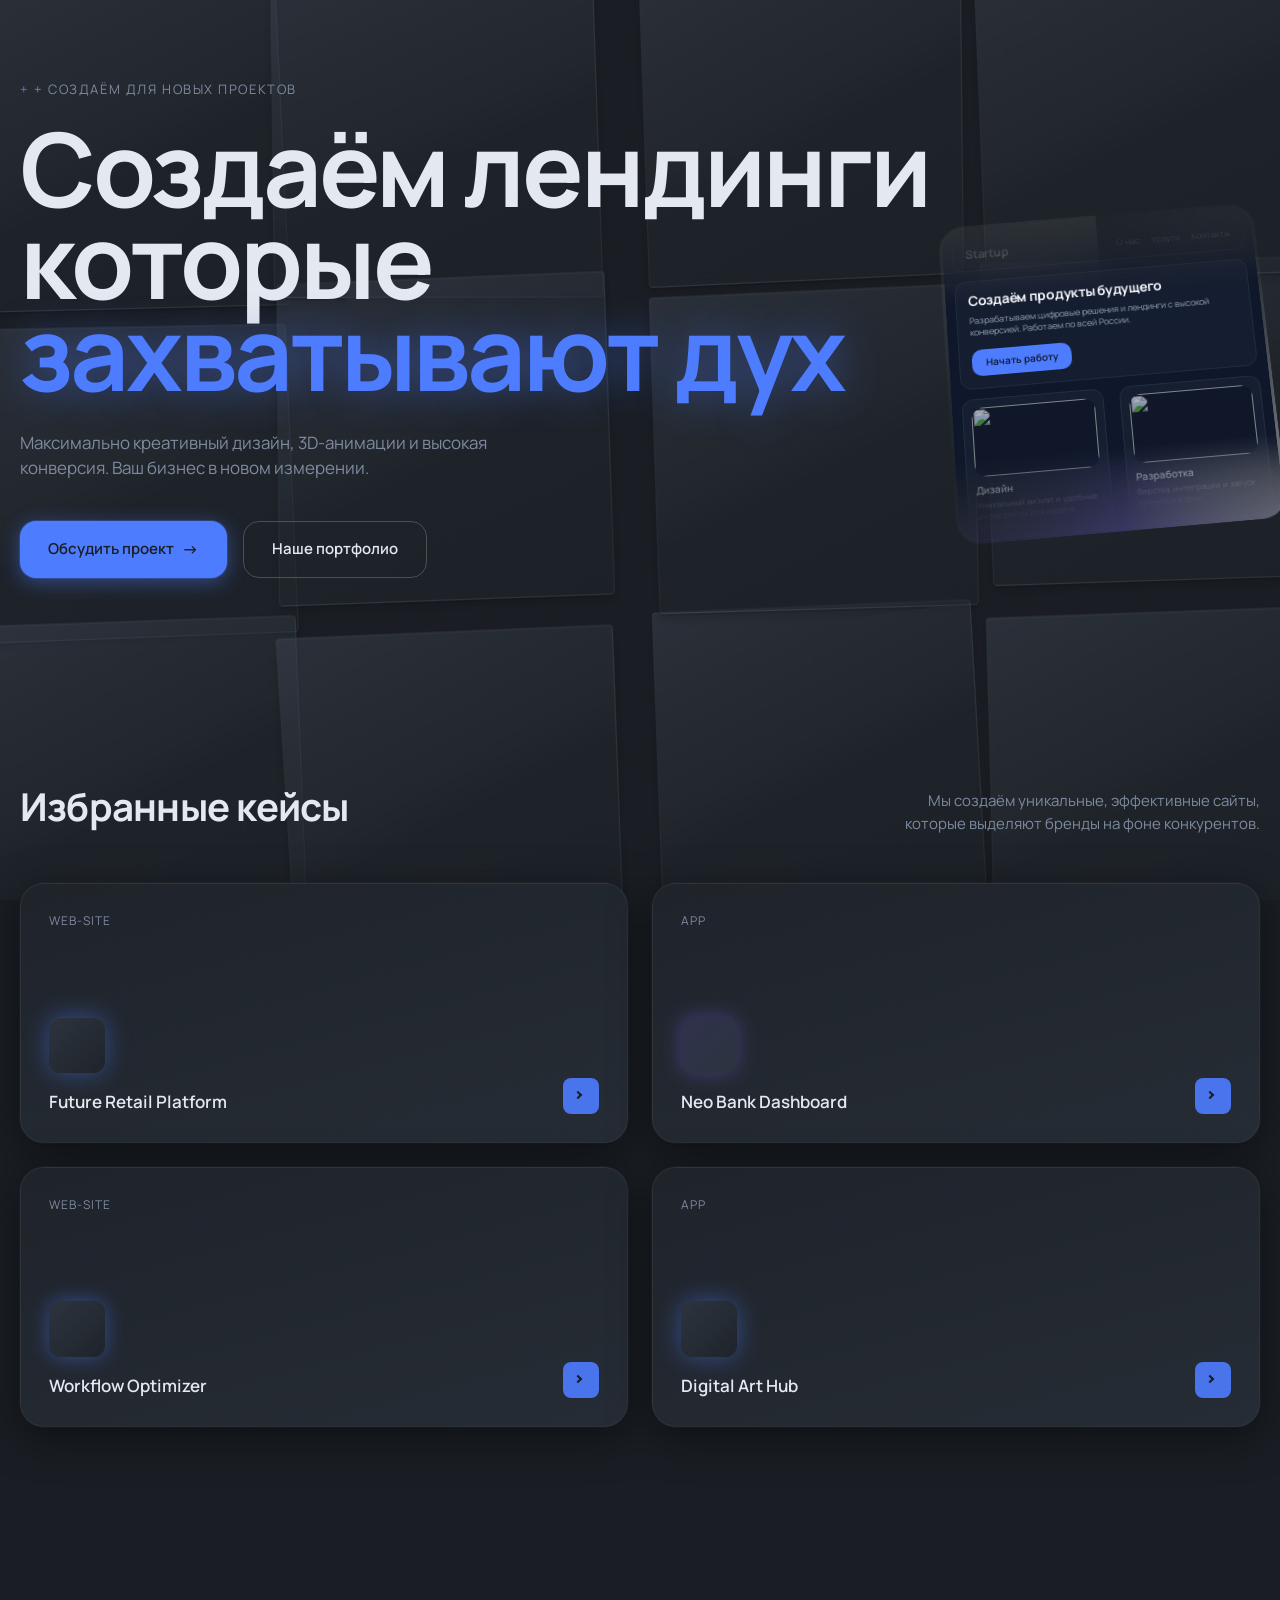
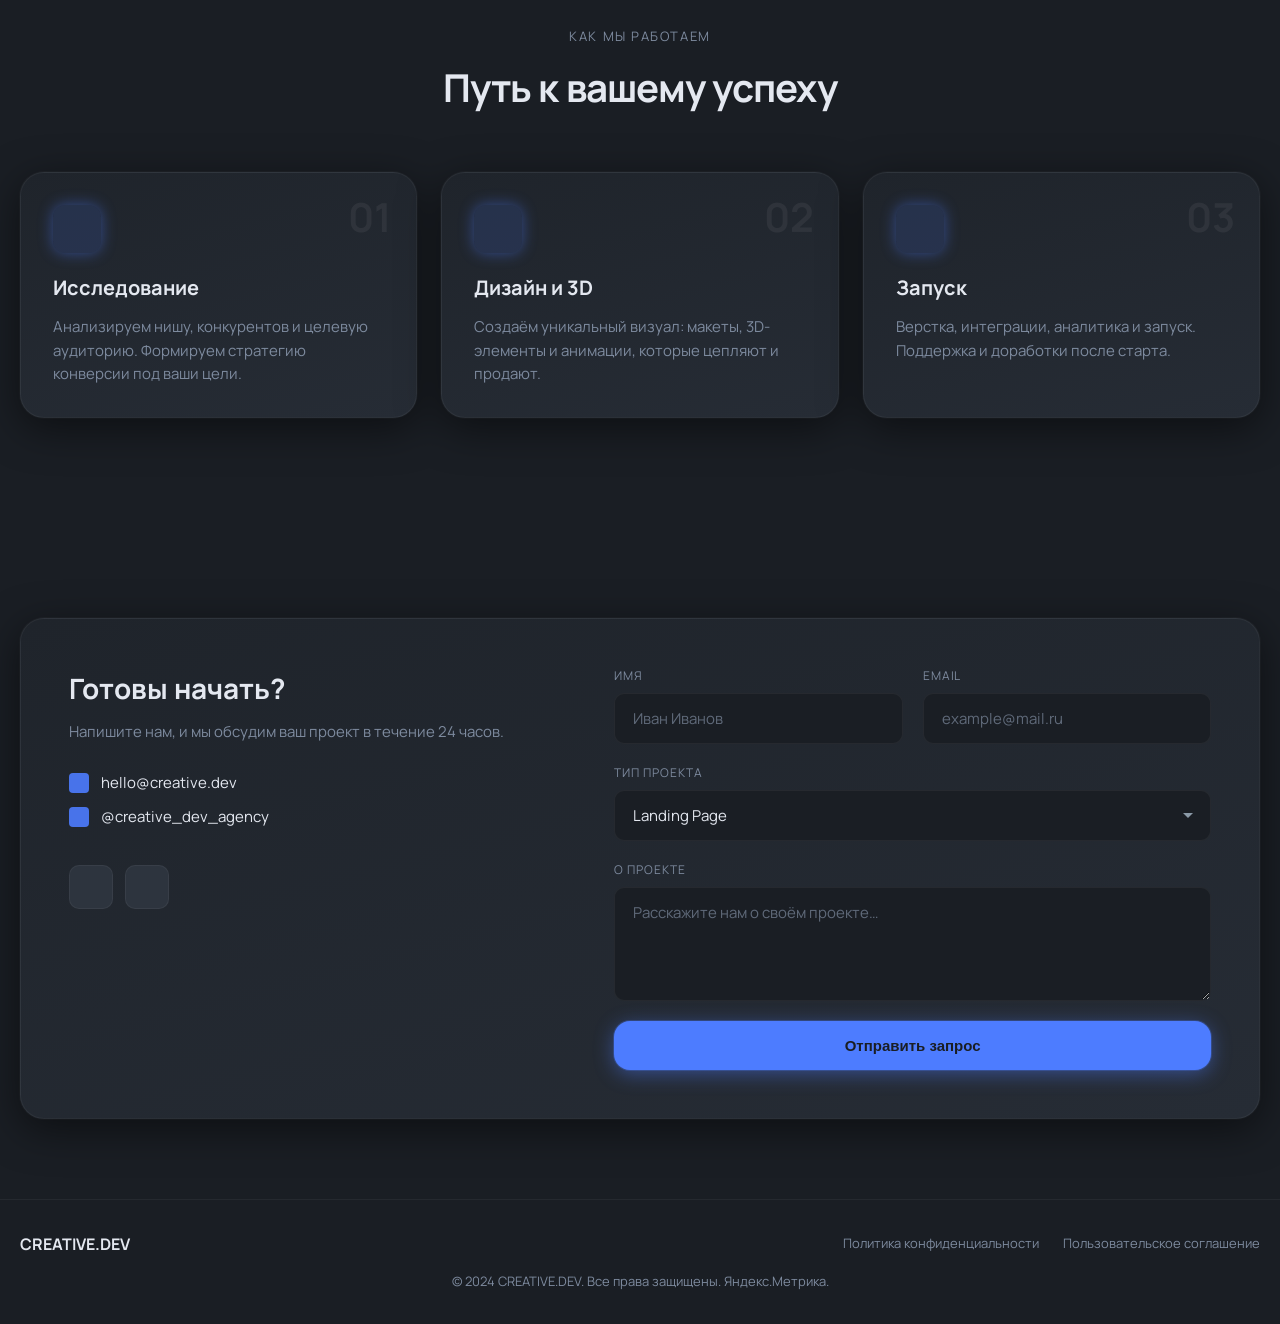
==== commit a1bd352a: "правки" ====
--- a/index.html
+++ b/index.html
@@ -64,65 +64,117 @@
               <a href="#works" class="btn btn_secondary">Наше портфолио</a>
             </div>
           </div>
-          <div class="hero__visual" aria-hidden="true">
-            <div class="hero-mockup-scene">
-              <div class="hero-mockup-frame">
+          <div class="hero__visual-wrap">
+            <div class="hero__visual" aria-hidden="true">
+              <div class="hero-mockup-scene">
+                <div class="hero-mockup-frame">
                 <div class="hero-mockup">
                   <div class="hero-mockup__scroll">
                     <div class="hero-mockup__track">
-                      <div class="hero-mockup__content">
-                        <div class="dash-card dash-balance">
-                          <span class="dash-label">Ваш баланс</span>
-                          <div class="dash-balance__row">
-                            <span class="dash-balance__sum">8 221,50 ₽</span>
-                            <span class="dash-badge dash-badge_green">+15,5%</span>
+                      <div class="hero-mockup__block">
+                        <div class="hero-mockup__block-inner">
+                          <header class="mockup-site__header">
+                            <span class="mockup-site__logo">Startup</span>
+                            <nav class="mockup-site__nav">
+                              <span>О нас</span>
+                              <span>Услуги</span>
+                              <span>Контакты</span>
+                            </nav>
+                          </header>
+                          <section class="mockup-site__hero">
+                            <h2 class="mockup-site__hero-title">Создаём продукты будущего</h2>
+                            <p class="mockup-site__hero-text">Разрабатываем цифровые решения и лендинги с высокой конверсией. Работаем по всей России.</p>
+                            <span class="mockup-site__btn">Начать работу</span>
+                          </section>
+                          <section class="mockup-site__features">
+                            <article class="mockup-site__card">
+                              <div class="mockup-site__card-img-wrap">
+                                <img src="https://images.unsplash.com/photo-1561070791-2526d30994b5?auto=format&amp;fit=crop&amp;w=800&amp;q=80" alt="" loading="lazy" class="mockup-site__card-img">
+                              </div>
+                              <h3 class="mockup-site__card-title">Дизайн</h3>
+                              <p class="mockup-site__card-text">Уникальный визуал и удобные интерфейсы для вашего продукта.</p>
+                            </article>
+                            <article class="mockup-site__card">
+                              <div class="mockup-site__card-img-wrap">
+                                <img src="https://images.unsplash.com/photo-1555066931-4365d14bab8c?auto=format&amp;fit=crop&amp;w=800&amp;q=80" alt="" loading="lazy" class="mockup-site__card-img">
+                              </div>
+                              <h3 class="mockup-site__card-title">Разработка</h3>
+                              <p class="mockup-site__card-text">Верстка, интеграции и запуск проектов в срок.</p>
+                            </article>
+                            <article class="mockup-site__card">
+                              <div class="mockup-site__card-img-wrap">
+                                <img src="https://images.unsplash.com/photo-1618005182384-a83a8bd57fbe?auto=format&amp;fit=crop&amp;w=800&amp;q=80" alt="" loading="lazy" class="mockup-site__card-img">
+                              </div>
+                              <h3 class="mockup-site__card-title">Поддержка</h3>
+                              <p class="mockup-site__card-text">Помощь и доработки после запуска. Всегда на связи.</p>
+                            </article>
+                            <article class="mockup-site__card">
+                              <div class="mockup-site__card-img-wrap">
+                                <img src="https://images.unsplash.com/photo-1517336714731-489689fd1ca8?auto=format&amp;fit=crop&amp;w=800&amp;q=80" alt="" loading="lazy" class="mockup-site__card-img">
+                              </div>
+                              <h3 class="mockup-site__card-title">Аналитика</h3>
+                              <p class="mockup-site__card-text">Настраиваем метрики и отчёты для контроля результатов.</p>
+                            </article>
+                          </section>
+                          <div class="mockup-site__banner-wrap">
+                            <img src="https://images.unsplash.com/photo-1557804506-669a67965ba0?w=800&q=80" alt="" loading="lazy" class="mockup-site__banner-img">
                           </div>
                         </div>
-                        <div class="dash-card dash-actions">
-                          <button type="button" class="dash-action-btn"><span class="dash-action-btn__icon" aria-hidden="true">↑</span> Отправить</button>
-                          <button type="button" class="dash-action-btn"><span class="dash-action-btn__icon" aria-hidden="true">↓</span> Получить</button>
-                        </div>
-                        <div class="dash-card dash-assets">
-                          <h3 class="dash-assets__title">Криптовалюты</h3>
-                          <ul class="dash-assets__list">
-                            <li class="dash-asset"><span class="dash-asset__icon dash-asset__icon_btc">B</span><span class="dash-asset__name">BTC</span><span class="dash-asset__right"><span class="dash-asset__val">0,0024</span><span class="dash-badge dash-badge_green">+2,1%</span></span></li>
-                            <li class="dash-asset"><span class="dash-asset__icon dash-asset__icon_eth">E</span><span class="dash-asset__name">ETH</span><span class="dash-asset__right"><span class="dash-asset__val">0,18</span><span class="dash-badge dash-badge_green">+5,3%</span></span></li>
-                            <li class="dash-asset"><span class="dash-asset__icon dash-asset__icon_xrp">X</span><span class="dash-asset__name">XRP</span><span class="dash-asset__right"><span class="dash-asset__val">120</span><span class="dash-badge dash-badge_green">+1,8%</span></span></li>
-                          </ul>
-                        </div>
-                        <div class="dash-card dash-chart">
-                          <span class="dash-label">Статистика</span>
-                          <div class="dash-chart__area"></div>
-                        </div>
                       </div>
-                      <div class="hero-mockup__content" aria-hidden="true">
-                        <div class="dash-card dash-balance">
-                          <span class="dash-label">Ваш баланс</span>
-                          <div class="dash-balance__row">
-                            <span class="dash-balance__sum">8 221,50 ₽</span>
-                            <span class="dash-badge dash-badge_green">+15,5%</span>
+                      <div class="hero-mockup__block" aria-hidden="true">
+                        <div class="hero-mockup__block-inner">
+                          <header class="mockup-site__header">
+                            <span class="mockup-site__logo">Startup</span>
+                            <nav class="mockup-site__nav">
+                              <span>О нас</span>
+                              <span>Услуги</span>
+                              <span>Контакты</span>
+                            </nav>
+                          </header>
+                          <section class="mockup-site__hero">
+                            <h2 class="mockup-site__hero-title">Создаём продукты будущего</h2>
+                            <p class="mockup-site__hero-text">Разрабатываем цифровые решения и лендинги с высокой конверсией. Работаем по всей России.</p>
+                            <span class="mockup-site__btn">Начать работу</span>
+                          </section>
+                          <section class="mockup-site__features">
+                            <article class="mockup-site__card">
+                              <div class="mockup-site__card-img-wrap">
+                                <img src="https://images.unsplash.com/photo-1561070791-2526d30994b5?auto=format&amp;fit=crop&amp;w=800&amp;q=80" alt="" loading="lazy" class="mockup-site__card-img">
+                              </div>
+                              <h3 class="mockup-site__card-title">Дизайн</h3>
+                              <p class="mockup-site__card-text">Уникальный визуал и удобные интерфейсы для вашего продукта.</p>
+                            </article>
+                            <article class="mockup-site__card">
+                              <div class="mockup-site__card-img-wrap">
+                                <img src="https://images.unsplash.com/photo-1555066931-4365d14bab8c?auto=format&amp;fit=crop&amp;w=800&amp;q=80" alt="" loading="lazy" class="mockup-site__card-img">
+                              </div>
+                              <h3 class="mockup-site__card-title">Разработка</h3>
+                              <p class="mockup-site__card-text">Верстка, интеграции и запуск проектов в срок.</p>
+                            </article>
+                            <article class="mockup-site__card">
+                              <div class="mockup-site__card-img-wrap">
+                                <img src="https://images.unsplash.com/photo-1618005182384-a83a8bd57fbe?auto=format&amp;fit=crop&amp;w=800&amp;q=80" alt="" loading="lazy" class="mockup-site__card-img">
+                              </div>
+                              <h3 class="mockup-site__card-title">Поддержка</h3>
+                              <p class="mockup-site__card-text">Помощь и доработки после запуска. Всегда на связи.</p>
+                            </article>
+                            <article class="mockup-site__card">
+                              <div class="mockup-site__card-img-wrap">
+                                <img src="https://images.unsplash.com/photo-1517336714731-489689fd1ca8?auto=format&amp;fit=crop&amp;w=800&amp;q=80" alt="" loading="lazy" class="mockup-site__card-img">
+                              </div>
+                              <h3 class="mockup-site__card-title">Аналитика</h3>
+                              <p class="mockup-site__card-text">Настраиваем метрики и отчёты для контроля результатов.</p>
+                            </article>
+                          </section>
+                          <div class="mockup-site__banner-wrap">
+                            <img src="https://images.unsplash.com/photo-1557804506-669a67965ba0?w=800&q=80" alt="" loading="lazy" class="mockup-site__banner-img">
                           </div>
-                        </div>
-                        <div class="dash-card dash-actions">
-                          <button type="button" class="dash-action-btn"><span class="dash-action-btn__icon" aria-hidden="true">↑</span> Отправить</button>
-                          <button type="button" class="dash-action-btn"><span class="dash-action-btn__icon" aria-hidden="true">↓</span> Получить</button>
-                        </div>
-                        <div class="dash-card dash-assets">
-                          <h3 class="dash-assets__title">Криптовалюты</h3>
-                          <ul class="dash-assets__list">
-                            <li class="dash-asset"><span class="dash-asset__icon dash-asset__icon_btc">B</span><span class="dash-asset__name">BTC</span><span class="dash-asset__right"><span class="dash-asset__val">0,0024</span><span class="dash-badge dash-badge_green">+2,1%</span></span></li>
-                            <li class="dash-asset"><span class="dash-asset__icon dash-asset__icon_eth">E</span><span class="dash-asset__name">ETH</span><span class="dash-asset__right"><span class="dash-asset__val">0,18</span><span class="dash-badge dash-badge_green">+5,3%</span></span></li>
-                            <li class="dash-asset"><span class="dash-asset__icon dash-asset__icon_xrp">X</span><span class="dash-asset__name">XRP</span><span class="dash-asset__right"><span class="dash-asset__val">120</span><span class="dash-badge dash-badge_green">+1,8%</span></span></li>
-                          </ul>
-                        </div>
-                        <div class="dash-card dash-chart">
-                          <span class="dash-label">Статистика</span>
-                          <div class="dash-chart__area"></div>
                         </div>
                       </div>
                     </div>
                   </div>
                 </div>
+              </div>
               </div>
             </div>
           </div>
--- a/styles.css
+++ b/styles.css
@@ -39,10 +39,6 @@
   line-height: 1.5;
   color: var(--text);
   background: var(--bg-dark);
-  background-image:
-    radial-gradient(ellipse 80% 50% at 50% -20%, rgba(77, 124, 255, 0.08), transparent),
-    radial-gradient(ellipse 60% 40% at 100% 50%, rgba(124, 107, 255, 0.06), transparent),
-    radial-gradient(ellipse 60% 40% at 0% 80%, rgba(77, 124, 255, 0.06), transparent);
   min-height: 100vh;
 }
 
@@ -152,16 +148,39 @@
   }
 }
 
-/* ===== Hero ===== */
+/* ===== Hero (Mobile First: Sticky CTA, Bleed, Layering) ===== */
 .hero {
-  padding: 80px 0 100px;
-}
-
+  position: relative;
+  overflow: hidden;
+  padding: 48px 0 8rem;
+}
+
+@media (min-width: 640px) {
+  .hero {
+    padding-bottom: 10rem;
+  }
+}
+
+/* Резиновое растягивание: flex без жёсткой высоты, адаптивные отступы */
 .hero__inner {
-  display: grid;
-  grid-template-columns: 1fr 1fr;
-  gap: 60px;
-  align-items: center;
+  display: flex;
+  flex-direction: column;
+  gap: 0;
+  align-items: stretch;
+  min-height: calc(100vh - 48px - 8rem);
+}
+
+@media (min-width: 640px) {
+  .hero__inner {
+    min-height: calc(100vh - 48px - 10rem);
+  }
+}
+
+.hero__content {
+  position: relative;
+  z-index: 10;
+  text-align: center;
+  margin-top: 20px;
 }
 
 .hero__label {
@@ -169,7 +188,7 @@
   text-transform: uppercase;
   letter-spacing: 0.12em;
   color: var(--text-muted);
-  margin: 0 0 16px;
+  margin: 0 0 22px;
 }
 
 .hero__label::before {
@@ -177,12 +196,13 @@
   color: var(--accent);
 }
 
+/* Мобилка: размер +1px, больше воздуха между блоками; десктоп: гигантский */
 .hero__title {
-  font-size: calc(clamp(2.25rem, 4vw, 3.25rem) - 1px);
+  font-size: calc(clamp(2rem, 5vw, 3rem) + 2px);
   font-weight: 700;
   line-height: 0.95;
   letter-spacing: -0.03em;
-  margin: 0 0 24px;
+  margin: 0 0 32px;
 }
 
 .hero__title-line {
@@ -190,9 +210,32 @@
   white-space: nowrap;
 }
 
+@media (min-width: 640px) {
+  .hero__title {
+    font-size: calc(clamp(2.5rem, 6vw, 3.5rem) + 2px);
+  }
+}
+
 @media (min-width: 1024px) {
+  .hero {
+    padding: 80px 0 100px;
+  }
+
+  .hero__inner {
+    min-height: 0;
+    display: grid;
+    grid-template-columns: 1fr 1fr;
+    gap: 60px;
+    align-items: center;
+  }
+
+  .hero__content {
+    text-align: left;
+    margin-top: 0;
+  }
+
   .hero__title {
-    font-size: calc(clamp(4rem, 8vw, 6.5rem) - 1px);
+    font-size: clamp(4rem, 8vw, 6.5rem);
     line-height: 0.9;
   }
 }
@@ -206,13 +249,95 @@
   font-size: 1.0625rem;
   color: var(--text-muted);
   max-width: 480px;
-  margin: 0 0 32px;
-}
-
+  margin-left: auto;
+  margin-right: auto;
+  margin-bottom: 40px;
+}
+
+@media (min-width: 1024px) {
+  .hero__text {
+    margin-left: 0;
+    margin-right: 0;
+  }
+}
+
+/* Кнопки: Sticky CTA на мобилке, на lg — в потоке */
 .hero__cta {
   display: flex;
+  flex-direction: column;
   flex-wrap: wrap;
   gap: 16px;
+  justify-content: center;
+  align-items: stretch;
+}
+
+@media (min-width: 640px) {
+  .hero__cta {
+    flex-direction: row;
+    align-items: center;
+  }
+}
+
+@media (min-width: 1024px) {
+  .hero__cta {
+    justify-content: flex-start;
+  }
+}
+
+/* Главная кнопка: на мобилке фиксирована внизу экрана (Sticky CTA) */
+.hero__cta .btn_primary {
+  position: fixed;
+  bottom: 1.5rem;
+  left: 1.5rem;
+  right: 1.5rem;
+  width: calc(100% - 3rem);
+  max-width: calc(100vw - 3rem);
+  margin: 0 auto;
+  z-index: 50;
+  box-shadow: 0 25px 50px -12px rgba(77, 124, 255, 0.45), 0 0 0 1px rgba(255, 255, 255, 0.08);
+  backdrop-filter: blur(12px);
+  -webkit-backdrop-filter: blur(12px);
+}
+
+@media (min-width: 1024px) {
+  .hero__cta .btn_primary {
+    position: static;
+    width: auto;
+    max-width: none;
+    margin: 0;
+    z-index: auto;
+    box-shadow: 0 4px 20px var(--accent-glow), 0 0 0 1px rgba(77, 124, 255, 0.25);
+    backdrop-filter: none;
+    -webkit-backdrop-filter: none;
+  }
+}
+
+/* Вторая кнопка: скрыта на мобилке */
+.hero__cta .btn_secondary {
+  display: none;
+}
+
+@media (min-width: 1024px) {
+  .hero__cta .btn_secondary {
+    display: inline-flex;
+  }
+}
+
+.hero__cta .btn {
+  width: 100%;
+  justify-content: center;
+}
+
+@media (min-width: 640px) {
+  .hero__cta .btn {
+    width: auto;
+  }
+}
+
+@media (min-width: 1024px) {
+  .hero__cta .btn {
+    width: auto;
+  }
 }
 
 /* Кнопки: объём + неоновое свечение при hover */
@@ -260,19 +385,75 @@
   font-size: 1.1em;
 }
 
-/* ===== Hero: премиальная 3D-композиция (изометрия, стекло, блики, HD-скролл) ===== */
+/* ===== Hero: резиновое растягивание, маска растворения на обёртке ===== */
+.hero__visual-wrap {
+  width: 100%;
+  max-width: 100vw;
+  flex: 1 1 0;
+  min-height: 60vh;
+  margin-top: calc(0.75rem - 70px);
+  margin-bottom: 6rem;
+  padding: 0;
+  position: relative;
+  display: flex;
+  align-items: stretch;
+  justify-content: center;
+  overflow: hidden;
+  -webkit-mask-image: linear-gradient(to bottom, transparent 0%, black 15%, black 85%, transparent 100%);
+  mask-image: linear-gradient(to bottom, transparent 0%, black 15%, black 85%, transparent 100%);
+  -webkit-mask-size: 100% 100%;
+  mask-size: 100% 100%;
+  -webkit-mask-position: 0 0;
+  mask-position: 0 0;
+}
+
+@media (min-width: 1024px) {
+  .hero__visual-wrap {
+    flex: none;
+    min-height: 0;
+    height: auto;
+    max-width: none;
+    overflow: visible;
+    justify-content: flex-end;
+    align-items: center;
+    margin-top: 0;
+    margin-bottom: 0;
+    -webkit-mask-image: none;
+    mask-image: none;
+  }
+}
+
+/* Мобилка: 3D-блок на всю высоту обёртки (flex растягивает) */
 .hero__visual {
   position: relative;
   width: 100%;
   max-width: 480px;
-  aspect-ratio: 1;
-  min-height: 320px;
-  justify-self: end;
-  transform: translate(-40px, 40px);
+  flex: 1 1 0;
+  min-height: 0;
+  height: auto;
+  aspect-ratio: auto;
+  transform: none;
+  transform-origin: top center;
+  margin-left: auto;
+  margin-right: auto;
   -webkit-font-smoothing: antialiased;
   -moz-osx-font-smoothing: grayscale;
   transform-style: preserve-3d;
   backface-visibility: hidden;
+}
+
+@media (min-width: 1024px) {
+  .hero__visual {
+    flex: none;
+    height: auto;
+    aspect-ratio: 1;
+    min-height: 320px;
+    justify-self: end;
+    margin-left: 0;
+    margin-right: 0;
+    transform: translate(-40px, 40px);
+    transform-origin: left center;
+  }
 }
 
 /* 3D-сцена: резкость, без «мыла» */
@@ -299,6 +480,13 @@
   backface-visibility: hidden;
   transform: rotateX(12deg) rotateZ(-5deg);
   will-change: transform;
+}
+
+/* Мобилка: диагональ влево (динамика), объём сохранён */
+@media (max-width: 1023px) {
+  .hero-mockup-frame {
+    transform: rotateX(14deg) rotateZ(-10deg);
+  }
 }
 
 /* Градиент по контуру: свет скользит по грани (анимация) */
@@ -334,227 +522,206 @@
   overflow: hidden;
   transform-style: preserve-3d;
   backface-visibility: hidden;
-  -webkit-mask-image: linear-gradient(to bottom, transparent 0%, black 15%, black 85%, transparent 100%);
-  mask-image: linear-gradient(to bottom, transparent 0%, black 15%, black 85%, transparent 100%);
+  -webkit-mask-image: linear-gradient(to bottom, transparent 0%, black 25%, black 75%, transparent 100%);
+  mask-image: linear-gradient(to bottom, transparent 0%, black 25%, black 75%, transparent 100%);
   -webkit-mask-size: 100% 100%;
   mask-size: 100% 100%;
   -webkit-mask-position: 0 0;
   mask-position: 0 0;
 }
 
-/* Динамические блики (вспышки) — псевдоэлементы */
-.hero-mockup::before,
-.hero-mockup::after {
-  content: "";
-  position: absolute;
-  width: 55%;
-  height: 55%;
-  border-radius: 50%;
-  pointer-events: none;
-  z-index: 2;
-  will-change: opacity;
-}
-.hero-mockup::before {
-  top: 5%;
-  right: 10%;
-  background: radial-gradient(
-    circle at 30% 30%,
-    rgba(255, 255, 255, 0.4) 0%,
-    rgba(77, 124, 255, 0.15) 40%,
-    transparent 70%
-  );
-  animation: hero-mockup-flare 5s ease-in-out infinite;
-}
-.hero-mockup::after {
-  bottom: 15%;
-  left: 8%;
-  background: radial-gradient(
-    circle at 70% 70%,
-    rgba(124, 107, 255, 0.25) 0%,
-    rgba(77, 124, 255, 0.08) 45%,
-    transparent 70%
-  );
-  animation: hero-mockup-flare 4.5s ease-in-out infinite 2.2s;
-}
-
 @keyframes hero-mockup-border-run {
   to { transform: rotate(360deg); }
 }
 
-@keyframes hero-mockup-flare {
-  0%, 45%, 100% { opacity: 0; }
-  50%, 55% { opacity: 1; }
-}
-
-/* Окно скролла */
+/* Окно скролла: маска растворения сверху/снизу (контент выплывает и уходит в прозрачность) */
 .hero-mockup__scroll {
   position: absolute;
   inset: 0;
   overflow: hidden;
   border-radius: inherit;
-}
-
-/* Бесконечная лента (только transform для 60 FPS, GPU-слой) */
+  -webkit-mask-image: linear-gradient(to bottom, transparent 0%, black 22%, black 78%, transparent 100%);
+  mask-image: linear-gradient(to bottom, transparent 0%, black 22%, black 78%, transparent 100%);
+  -webkit-mask-size: 100% 100%;
+  mask-size: 100% 100%;
+  -webkit-mask-position: 0 0;
+  mask-position: 0 0;
+}
+
+/* Track: два блока вплотную, без зазоров — бесшовная петля */
 .hero-mockup__track {
   display: flex;
   flex-direction: column;
+  gap: 0;
   height: 200%;
   transform: translateZ(0);
-  animation: hero-mockup-scroll 18s linear infinite;
+  animation: infinite-scroll 15s linear infinite;
   will-change: transform;
 }
 
-.hero-mockup__content {
+.hero-mockup__block {
+  flex-shrink: 0;
   height: 50%;
   min-height: 0;
+  margin: 0;
+  padding: 0;
+  box-sizing: border-box;
 }
 
 @media (prefers-reduced-motion: reduce) {
   .hero-mockup__track { animation: none; }
 }
 
-/* Бесшовная петля: сдвиг на 100% одного блока, затем мгновенный сброс на 0 */
-@keyframes hero-mockup-scroll {
-  0% { transform: translateY(0) translateZ(0); }
-  99% { transform: translateY(-50%) translateZ(0); }
-  100% { transform: translateY(0) translateZ(0); }
-}
-
-/* Контент мокапа: крипто-дашборд (ФЗ-168: весь текст на русском) */
-.hero-mockup__content {
+/* Идеальная петля: 0 → -50%, при повторе переход -50% → 0 визуально незаметен (блоки одинаковы) */
+@keyframes infinite-scroll {
+  from { transform: translateY(0) translateZ(0); }
+  to { transform: translateY(-50%) translateZ(0); }
+}
+
+/* Внутренняя обёртка блока — одинаковая высота в A и B */
+.hero-mockup__block-inner {
   display: flex;
   flex-direction: column;
   gap: 10px;
   padding: 10px;
+  height: 100%;
+  min-height: 0;
+  background: #0f172a;
+  overflow: hidden;
+  box-sizing: border-box;
+}
+
+.mockup-site__header {
+  display: flex;
+  align-items: center;
+  justify-content: space-between;
+  padding: 8px 12px;
+  border-radius: 10px;
+  background: rgba(15, 23, 42, 0.8);
+  border: 1px solid rgba(255, 255, 255, 0.08);
   flex-shrink: 0;
-  box-sizing: border-box;
-  background: #0b0e14;
-  min-height: 100%;
-  height: 50%;
-}
-
-/* Плашки: глассморфизм */
-.dash-card {
-  padding: 10px 12px;
-  border-radius: 24px;
-  background: rgba(255, 255, 255, 0.05);
-  backdrop-filter: blur(12px);
-  -webkit-backdrop-filter: blur(12px);
-  border: 1px solid rgba(255, 255, 255, 0.1);
+}
+.mockup-site__logo {
+  font-size: 12px;
+  font-weight: 700;
+  color: #f1f5f9;
+  letter-spacing: -0.02em;
+}
+.mockup-site__nav {
+  display: flex;
+  gap: 12px;
+  font-size: 9px;
+  color: #94a3b8;
+}
+.mockup-site__nav span { cursor: default; }
+
+.mockup-site__hero {
+  padding: 12px 12px;
+  border-radius: 12px;
+  background: rgba(30, 41, 59, 0.4);
+  border: 1px solid rgba(255, 255, 255, 0.06);
   flex-shrink: 0;
 }
-
-.dash-label {
-  display: block;
+.mockup-site__hero-title {
+  font-size: 14px;
+  font-weight: 700;
+  line-height: 1.2;
+  color: #f8fafc;
+  margin: 0 0 6px;
+  letter-spacing: -0.02em;
+}
+.mockup-site__hero-text {
   font-size: 9px;
-  color: #64748b;
-  margin-bottom: 4px;
-  text-transform: uppercase;
-  letter-spacing: 0.04em;
-}
-
-/* Блок 1: Главный баланс */
-.dash-balance__row {
-  display: flex;
-  align-items: center;
-  gap: 8px;
-  flex-wrap: wrap;
-}
-.dash-balance__sum {
-  font-size: 18px;
-  font-weight: 700;
-  color: #f8fafc;
-  letter-spacing: -0.02em;
-}
-.dash-badge {
+  line-height: 1.4;
+  color: #94a3b8;
+  margin: 0 0 10px;
+}
+.mockup-site__btn {
+  display: inline-block;
+  padding: 6px 14px;
   font-size: 10px;
   font-weight: 600;
-  padding: 2px 6px;
-  border-radius: 6px;
-}
-.dash-badge_green {
-  background: rgba(34, 197, 94, 0.25);
-  color: #4ade80;
-}
-
-/* Блок 2: Кнопки действий */
-.dash-actions {
-  display: flex;
-  gap: 8px;
-}
-.dash-action-btn {
-  flex: 1;
-  display: inline-flex;
-  align-items: center;
-  justify-content: center;
-  gap: 4px;
-  padding: 8px 10px;
+  color: #0f172a;
+  background: var(--accent);
+  border-radius: 10px;
+  cursor: default;
+}
+
+/* Сетка 2×2, ровно 4 карточки */
+.mockup-site__features {
+  display: grid;
+  grid-template-columns: repeat(2, 1fr);
+  gap: 16px;
+  flex-shrink: 0;
+}
+.mockup-site__card {
+  padding: 8px;
+  border-radius: 12px;
+  background: rgba(30, 41, 59, 0.5);
+  border: 1px solid rgba(255, 255, 255, 0.06);
+}
+.mockup-site__card-img-wrap {
+  position: relative;
+  width: 100%;
+  aspect-ratio: 16/9;
+  min-height: 64px;
+  border-radius: 12px;
+  overflow: hidden;
+  margin-bottom: 6px;
+  background: #0f172a;
+}
+.mockup-site__card-img-wrap::after {
+  content: "";
+  position: absolute;
+  inset: 0;
+  background: rgba(15, 23, 42, 0.35);
+  border-radius: inherit;
+  pointer-events: none;
+}
+.mockup-site__card-img {
+  display: block;
+  width: 100%;
+  height: 100%;
+  object-fit: cover;
+  object-position: center;
+  border-radius: 12px;
+  background: #0f172a;
+}
+.mockup-site__card-title {
   font-size: 10px;
   font-weight: 600;
   color: #e2e8f0;
-  background: rgba(30, 41, 59, 0.8);
-  border: 1px solid rgba(255, 255, 255, 0.08);
+  margin: 0 0 2px;
+}
+.mockup-site__card-text {
+  font-size: 8px;
+  line-height: 1.35;
+  color: #94a3b8;
+  margin: 0;
+}
+
+.mockup-site__banner-wrap {
+  position: relative;
+  width: 100%;
+  height: 56px;
   border-radius: 12px;
-  cursor: default;
-}
-.dash-action-btn__icon {
-  font-size: 12px;
-  opacity: 0.9;
-}
-
-/* Блок 3: Список активов */
-.dash-assets__title {
-  font-size: 10px;
-  font-weight: 600;
-  color: #94a3b8;
-  margin: 0 0 8px;
-  text-transform: uppercase;
-  letter-spacing: 0.03em;
-}
-.dash-assets__list {
-  list-style: none;
-  padding: 0;
-  margin: 0;
-}
-.dash-asset {
-  display: flex;
-  align-items: center;
-  gap: 8px;
-  padding: 6px 0;
-  border-bottom: 1px solid rgba(255, 255, 255, 0.06);
-  font-size: 10px;
-}
-.dash-asset:last-child { border-bottom: none; }
-.dash-asset__icon {
-  width: 22px;
-  height: 22px;
-  border-radius: 50%;
-  display: inline-flex;
-  align-items: center;
-  justify-content: center;
-  font-size: 10px;
-  font-weight: 700;
-  color: #fff;
+  overflow: hidden;
   flex-shrink: 0;
 }
-.dash-asset__icon_btc { background: #f59e0b; }
-.dash-asset__icon_eth { background: #6366f1; }
-.dash-asset__icon_xrp { background: #0ea5e9; }
-.dash-asset__name { color: #e2e8f0; font-weight: 600; min-width: 36px; }
-.dash-asset__right {
-  margin-left: auto;
-  display: flex;
-  align-items: center;
-  gap: 6px;
-}
-.dash-asset__val { color: #cbd5e1; }
-
-/* Блок 4: График */
-.dash-chart__area {
-  height: 48px;
+.mockup-site__banner-wrap::after {
+  content: "";
+  position: absolute;
+  inset: 0;
+  background: rgba(15, 23, 42, 0.4);
+  border-radius: inherit;
+  pointer-events: none;
+}
+.mockup-site__banner-img {
+  display: block;
+  width: 100%;
+  height: 100%;
+  object-fit: cover;
   border-radius: 12px;
-  background: linear-gradient(180deg, rgba(77, 124, 255, 0.25) 0%, rgba(77, 124, 255, 0.02) 100%);
-  margin-top: 4px;
 }
 
 /* ===== Section title ===== */
@@ -944,25 +1111,6 @@
 
 /* ===== Responsive ===== */
 @media (max-width: 1024px) {
-  .hero__inner {
-    grid-template-columns: 1fr;
-    text-align: center;
-  }
-
-  .hero__text {
-    margin-left: auto;
-    margin-right: auto;
-  }
-
-  .hero__cta {
-    justify-content: center;
-  }
-
-  .hero__visual {
-    max-width: 400px;
-    justify-self: center;
-  }
-
   .cases__head {
     flex-direction: column;
     align-items: flex-start;
@@ -982,10 +1130,6 @@
 }
 
 @media (max-width: 768px) {
-  .hero {
-    padding: 48px 0 64px;
-  }
-
   .cases__grid {
     grid-template-columns: 1fr;
   }
